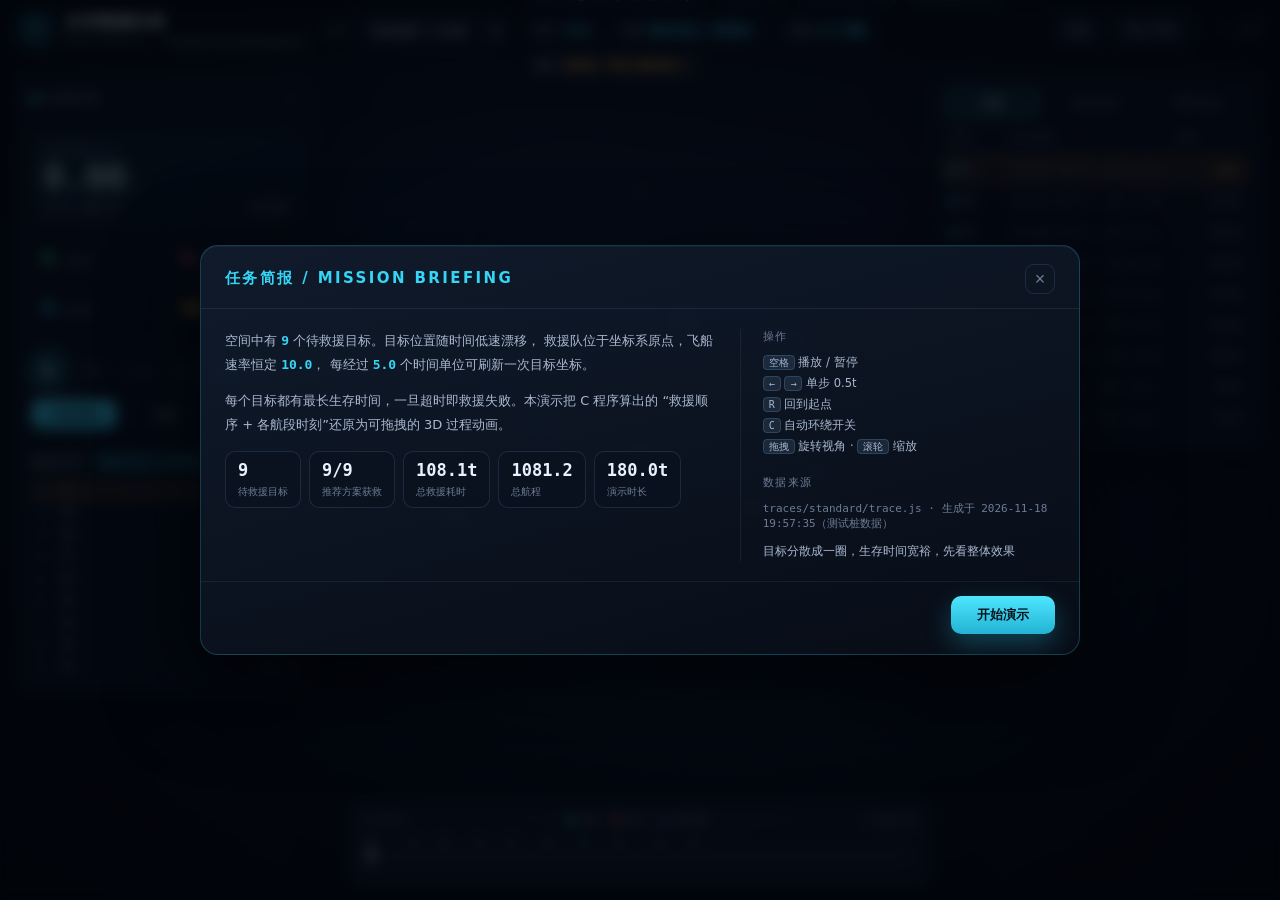
==== web/index.html @ 58c05dac "太空救援问题：C 求解 + 3D 可视化公开演示站（测试数据先行） - A/B/C/D 四模块 + CMake/CLion 工程 - 视觉模块：控制台仪表盘 / ASCII 俯视图 / trace 导" ====
<!DOCTYPE html>
<html lang="zh-CN">
<head>
<meta charset="UTF-8" />
<meta name="viewport" content="width=device-width, initial-scale=1.0" />
<title>太空救援任务 · 三维漂移目标的最优救援序列可视化</title>
<meta name="description" content="用 C 语言求解三维漂移目标的最优救援顺序，并把结果还原成可拖拽时间轴的 3D 救援过程动画：四种算法对比、生存时间约束、牺牲目标与坐标刷新一览无余。" />
<meta name="theme-color" content="#05070d" />
<meta property="og:type" content="website" />
<meta property="og:title" content="太空救援任务 · 最优救援序列可视化" />
<meta property="og:description" content="C 语言算最优救援顺序，浏览器 3D 演示救援全程：四种算法对比、可拖拽时间轴、生存环与牺牲状态。" />
<link rel="stylesheet" href="styles.css" />
</head>
<body>

<!-- ============================ 3D 场景 ============================ -->
<canvas id="stage"></canvas>
<div class="vignette"></div>
<div class="scanlines"></div>

<!-- ============================ 顶部标题栏 ============================ -->
<header class="topbar">
  <div class="brand">
    <div class="brand-mark">
      <svg viewBox="0 0 24 24" width="18" height="18" aria-hidden="true">
        <path d="M12 2l2.6 6.4L21 11l-6.4 2.6L12 20l-2.6-6.4L3 11l6.4-2.6z"
              fill="none" stroke="currentColor" stroke-width="1.4" stroke-linejoin="round"/>
      </svg>
    </div>
    <div class="brand-text">
      <h1>太空救援任务</h1>
      <p>Space Rescue · 三维漂移目标的最优救援序列</p>
    </div>
  </div>

  <!-- 场景切换：由 boot.js 读取 traces/catalog.js 后填进来；只有一份数据时自动隐藏 -->
  <div class="scene-picker">
    <label for="sceneSelect">场景</label>
    <select id="sceneSelect" title="切换场景（也可以直接用网址 ?trace=xxx 分享给同学）">
      <option>加载中…</option>
    </select>
  </div>

  <div class="meta-chips" id="metaChips"></div>

  <div class="top-actions">
    <button class="ghost-btn" id="btnBriefing" title="任务简报">简报</button>
    <button class="ghost-btn" id="btnShot" title="导出当前画面 PNG">导出 PNG</button>
    <span class="fps" id="fps">-- FPS</span>
  </div>
</header>

<!-- ============================ 左侧：任务仪表 ============================ -->
<aside class="panel panel-left" id="leftPanel">
  <div class="panel-head">
    <span class="dot dot-cyan"></span>任务仪表
    <button class="collapse" data-target="leftPanel" title="折叠">–</button>
  </div>

  <div class="clock">
    <div class="clock-label">任务时钟 T+</div>
    <div class="clock-value"><span id="clock">0.00</span><em>t</em></div>
    <div class="clock-sub">
      <span>总时长 <b id="totalTime">--</b></span>
      <span>进度 <b id="progressPct">0%</b></span>
    </div>
  </div>

  <div class="stat-grid">
    <div class="stat stat-ok">
      <b id="statSaved">0</b><span>已获救</span>
    </div>
    <div class="stat stat-danger">
      <b id="statDead">0</b><span>已牺牲</span>
    </div>
    <div class="stat stat-info">
      <b id="statPending">0</b><span>待救援</span>
    </div>
    <div class="stat stat-warn">
      <b id="statMinLife">--</b><span>最小生存余量</span>
    </div>
  </div>

  <div class="ctrl-row">
    <button class="play-btn" id="btnPlay" title="播放 / 暂停（空格）">
      <svg viewBox="0 0 24 24" width="20" height="20"><path id="playIcon" d="M8 5v14l11-7z" fill="currentColor"/></svg>
    </button>
    <button class="ghost-btn" id="btnReset" title="回到起点（R）">↺</button>
    <div class="speed-group" id="speedGroup">
      <button data-speed="0.25">0.25×</button>
      <button data-speed="0.5">0.5×</button>
      <button data-speed="1" class="active">1×</button>
      <button data-speed="2">2×</button>
      <button data-speed="4">4×</button>
    </div>
  </div>

  <div class="view-row">
    <button class="ghost-btn" id="btnOrbit" title="自动环绕（C）">自动环绕</button>
    <button class="ghost-btn" id="btnTop" title="俯视视角">俯视</button>
    <button class="ghost-btn" id="btnChain" title="显示全部方案的航线">方案航线</button>
  </div>

  <div class="panel-block">
    <div class="block-title">救援序列 <span id="seqAlgo" class="tag"></span></div>
    <ol class="seq-list" id="seqList"></ol>
  </div>
</aside>

<!-- ============================ 右侧：目标 / 算法 / 日志 ============================ -->
<aside class="panel panel-right" id="rightPanel">
  <div class="tabs" id="tabs">
    <button data-tab="targets" class="active">目标</button>
    <button data-tab="algos">算法对比</button>
    <button data-tab="log">事件日志</button>
  </div>

  <section class="tab-body" data-body="targets">
    <div class="table-head">
      <span>目标</span><span>生存余量</span><span>状态</span>
    </div>
    <ul class="target-list" id="targetList"></ul>
  </section>

  <section class="tab-body hidden" data-body="algos">
    <p class="hint">点击任一策略可切换演示航线；★ 为系统推荐方案。</p>
    <ul class="algo-list" id="algoList"></ul>
    <div class="algo-legend">
      <div><i class="sw sw-len"></i>总航程</div>
      <div><i class="sw sw-node"></i>搜索节点（复杂度）</div>
      <div><i class="sw sw-time"></i>计算耗时</div>
    </div>
  </section>

  <section class="tab-body hidden" data-body="log">
    <div class="log-tools">
      <label><input type="checkbox" id="logFilterAll" checked /> 含坐标刷新</label>
      <span class="hint">点击条目可跳转</span>
    </div>
    <ul class="log-list" id="logList"></ul>
  </section>
</aside>

<!-- ============================ 底部时间轴 ============================ -->
<footer class="timeline" id="timeline">
  <div class="tl-labels">
    <span id="tlNow">T+0.00</span>
    <span class="tl-legend">
      <i class="lg lg-saved"></i>获救
      <i class="lg lg-dead"></i>牺牲
      <i class="lg lg-refresh"></i>坐标刷新
    </span>
    <span id="tlEnd">T+0.00</span>
  </div>
  <canvas id="tlCanvas"></canvas>
</footer>

<!-- ============================ 任务简报遮罩 ============================ -->
<div class="overlay" id="overlay">
  <div class="briefing">
    <header>
      <h2>任务简报 / MISSION BRIEFING</h2>
      <button class="close" id="btnCloseBriefing">×</button>
    </header>
    <div class="briefing-grid">
      <div class="briefing-main">
        <p class="lead">
          空间中有 <b id="bCount">N</b> 个待救援目标。目标位置随时间低速漂移，
          救援队位于坐标系原点，飞船速率恒定 <b id="bSpeed">10.0</b>，
          每经过 <b id="bInterval">5.0</b> 个时间单位可刷新一次目标坐标。
        </p>
        <p class="lead">
          每个目标都有最长生存时间，一旦超时即救援失败。本演示把 C 程序算出的
          “救援顺序 + 各航段时刻”还原为可拖拽的 3D 过程动画。
        </p>
        <div class="briefing-stats" id="briefingStats"></div>
      </div>
      <aside class="briefing-side">
        <h3>操作</h3>
        <ul class="keys">
          <li><kbd>空格</kbd> 播放 / 暂停</li>
          <li><kbd>←</kbd> <kbd>→</kbd> 单步 0.5t</li>
          <li><kbd>R</kbd> 回到起点</li>
          <li><kbd>C</kbd> 自动环绕开关</li>
          <li><kbd>拖拽</kbd> 旋转视角 · <kbd>滚轮</kbd> 缩放</li>
        </ul>
        <h3>数据来源</h3>
        <p class="mono" id="bSource">web/trace.js</p>
        <p class="scene-desc" id="bSceneDesc"></p>
      </aside>
    </div>
    <footer>
      <button class="primary" id="btnStart">开始演示</button>
    </footer>
  </div>
</div>

<div class="toast" id="toast"></div>

<!-- 数据与渲染的加载顺序：
     1) traces/catalog.js —— 场景清单（由 space_rescue.exe --trace-all 生成）
     2) boot.js           —— 按 ?trace=<key> 载入对应场景数据，再加载 app.js
     没有 catalog.js 时，boot.js 会退回到同目录的 trace.js（兼容旧部署）。 -->
<script src="traces/catalog.js"></script>
<script src="boot.js"></script>
</body>
</html>
---- web/styles.css ----
/*============================================================================
 *  styles.css  —  太空救援任务 3D 可视化界面样式
 *  设计语言：深空暗底 + 玻璃拟态面板 + 青/琥珀/翠 三色语义色
 *  语义色：青 = 待救援/正常，琥珀 = 紧张/在途，翠 = 获救，红 = 牺牲
 *=========================================================================*/

:root {
  --bg-0: #05070d;
  --bg-1: #080c15;
  --ink-0: #e8f1ff;
  --ink-1: #a9b8cf;
  --ink-2: #6c7c95;
  --cyan:  #35d6f5;
  --amber: #ffb245;
  --green: #37e0a0;
  --red:   #ff5c72;
  --violet:#9b8cff;
  --line:  rgba(120, 170, 220, 0.16);
  --glass: rgba(12, 20, 33, 0.72);
  --glass-2: rgba(16, 26, 42, 0.86);
  --shadow: 0 18px 50px rgba(0, 0, 0, 0.55);
  --radius: 14px;
  --mono: "JetBrains Mono", "Cascadia Mono", ui-monospace, "SF Mono", Consolas, monospace;
  --sans: "HarmonyOS Sans SC", "Microsoft YaHei UI", "PingFang SC", system-ui, -apple-system, "Segoe UI", sans-serif;
}

* { box-sizing: border-box; }

html, body {
  margin: 0;
  padding: 0;
  height: 100%;
  overflow: hidden;
  background: radial-gradient(120% 90% at 50% -10%, #0b1524 0%, var(--bg-0) 55%, #02040a 100%);
  color: var(--ink-0);
  font-family: var(--sans);
  -webkit-font-smoothing: antialiased;
}

#stage {
  position: fixed;
  inset: 0;
  width: 100%;
  height: 100%;
  display: block;
  cursor: grab;
}
#stage:active { cursor: grabbing; }

.vignette {
  position: fixed;
  inset: 0;
  pointer-events: none;
  background: radial-gradient(75% 65% at 50% 45%, transparent 40%, rgba(0, 0, 0, 0.62) 100%);
  z-index: 1;
}
.scanlines {
  position: fixed;
  inset: 0;
  pointer-events: none;
  z-index: 1;
  opacity: 0.35;
  background-image: repeating-linear-gradient(
    0deg, rgba(120, 200, 255, 0.045) 0 1px, transparent 1px 3px);
  mix-blend-mode: screen;
}

/* ============================ 顶部栏 ============================ */
.topbar {
  position: fixed;
  top: 0; left: 0; right: 0;
  height: 62px;
  display: flex;
  align-items: center;
  gap: 18px;
  padding: 0 20px;
  z-index: 6;
  background: linear-gradient(180deg, rgba(4, 8, 15, 0.92), rgba(4, 8, 15, 0.35) 70%, transparent);
  backdrop-filter: blur(3px);
  border-bottom: 1px solid rgba(120, 170, 220, 0.08);
}

.brand { display: flex; align-items: center; gap: 11px; }
.brand-mark {
  width: 34px; height: 34px;
  display: grid; place-items: center;
  border-radius: 10px;
  color: var(--cyan);
  background: radial-gradient(circle at 30% 25%, rgba(53, 214, 245, 0.28), rgba(53, 214, 245, 0.06));
  border: 1px solid rgba(53, 214, 245, 0.32);
  box-shadow: 0 0 18px rgba(53, 214, 245, 0.22);
}
.brand-text h1 {
  margin: 0;
  font-size: 16px;
  letter-spacing: 0.06em;
  font-weight: 650;
}
.brand-text p {
  margin: 2px 0 0;
  font-size: 11px;
  color: var(--ink-2);
  letter-spacing: 0.04em;
}

.meta-chips { display: flex; gap: 8px; flex-wrap: wrap; flex: 1; }

/* 场景切换（公开演示站）：下拉框跟着整体暗色风格走 */
.scene-picker {
  display: flex;
  align-items: center;
  gap: 7px;
  flex-shrink: 0;
}
.scene-picker label {
  font-size: 11px;
  letter-spacing: 0.12em;
  color: var(--ink-2);
}
.scene-picker select {
  font-family: var(--sans);
  font-size: 12px;
  padding: 7px 10px;
  border-radius: 9px;
  color: var(--ink-0);
  background: rgba(14, 24, 38, 0.85);
  border: 1px solid var(--line);
  cursor: pointer;
  outline: none;
  max-width: 210px;
}
.scene-picker select:hover { border-color: rgba(53, 214, 245, 0.5); }
.scene-picker select:focus { border-color: rgba(53, 214, 245, 0.75); }
.scene-picker option { background: #0a1424; color: var(--ink-0); }
.chip {
  font-family: var(--mono);
  font-size: 11px;
  padding: 5px 10px;
  border-radius: 999px;
  border: 1px solid var(--line);
  background: rgba(12, 22, 36, 0.7);
  color: var(--ink-1);
  white-space: nowrap;
}
.chip b { color: var(--cyan); font-weight: 600; }
.chip.warn b { color: var(--amber); }

.top-actions { display: flex; align-items: center; gap: 8px; }
.fps {
  font-family: var(--mono);
  font-size: 11px;
  color: var(--ink-2);
  min-width: 62px;
  text-align: right;
}

.ghost-btn {
  font-family: var(--sans);
  font-size: 12px;
  padding: 7px 12px;
  border-radius: 9px;
  color: var(--ink-1);
  background: rgba(14, 24, 38, 0.72);
  border: 1px solid var(--line);
  cursor: pointer;
  transition: 0.16s ease;
}
.ghost-btn:hover { color: var(--ink-0); border-color: rgba(53, 214, 245, 0.5); background: rgba(20, 36, 56, 0.9); }
.ghost-btn.active { color: #04121a; background: linear-gradient(180deg, #45e2ff, #24b6d6); border-color: transparent; font-weight: 600; }

/* ============================ 面板 ============================ */
.panel {
  position: fixed;
  z-index: 5;
  width: 300px;
  max-height: calc(100vh - 62px - 92px);
  overflow: auto;
  padding: 12px 14px 14px;
  border-radius: var(--radius);
  background: var(--glass);
  border: 1px solid var(--line);
  box-shadow: var(--shadow);
  backdrop-filter: blur(14px) saturate(1.1);
  scrollbar-width: thin;
  scrollbar-color: rgba(120, 170, 220, 0.35) transparent;
}
.panel::-webkit-scrollbar { width: 6px; }
.panel::-webkit-scrollbar-thumb { background: rgba(120, 170, 220, 0.3); border-radius: 3px; }

.panel-left { left: 16px; top: 74px; }
.panel-right { right: 16px; top: 74px; width: 336px; }

.panel-head {
  display: flex;
  align-items: center;
  gap: 8px;
  font-size: 12px;
  letter-spacing: 0.14em;
  color: var(--ink-1);
  padding-bottom: 10px;
  border-bottom: 1px solid rgba(120, 170, 220, 0.12);
  margin-bottom: 12px;
}
.panel-head .collapse {
  margin-left: auto;
  width: 22px; height: 22px;
  border-radius: 6px;
  border: 1px solid var(--line);
  background: transparent;
  color: var(--ink-2);
  cursor: pointer;
  line-height: 1;
}
.dot { width: 7px; height: 7px; border-radius: 50%; display: inline-block; }
.dot-cyan { background: var(--cyan); box-shadow: 0 0 10px var(--cyan); }

/* ---------- 时钟 ---------- */
.clock {
  border: 1px solid rgba(53, 214, 245, 0.16);
  background: linear-gradient(160deg, rgba(53, 214, 245, 0.08), rgba(53, 214, 245, 0.01));
  border-radius: 12px;
  padding: 10px 12px 11px;
}
.clock-label { font-size: 11px; color: var(--ink-2); letter-spacing: 0.16em; }
.clock-value {
  font-family: var(--mono);
  font-size: 34px;
  line-height: 1.15;
  color: #eafcff;
  text-shadow: 0 0 24px rgba(53, 214, 245, 0.45);
  display: flex; align-items: baseline; gap: 6px;
}
.clock-value em { font-size: 13px; font-style: normal; color: var(--ink-2); }
.clock-sub {
  display: flex; justify-content: space-between;
  font-size: 11px; color: var(--ink-2);
  margin-top: 3px;
}
.clock-sub b { color: var(--ink-1); font-family: var(--mono); font-weight: 500; }

/* ---------- 统计格 ---------- */
.stat-grid {
  display: grid;
  grid-template-columns: 1fr 1fr;
  gap: 8px;
  margin: 10px 0;
}
.stat {
  border-radius: 10px;
  padding: 8px 10px;
  border: 1px solid var(--line);
  background: rgba(10, 18, 30, 0.66);
  display: flex; align-items: baseline; gap: 6px;
}
.stat b { font-family: var(--mono); font-size: 20px; font-weight: 600; }
.stat span { font-size: 10.5px; color: var(--ink-2); }
.stat-ok b { color: var(--green); }
.stat-danger b { color: var(--red); }
.stat-info b { color: var(--cyan); }
.stat-warn b { color: var(--amber); }

/* ---------- 控制 ---------- */
.ctrl-row { display: flex; align-items: center; gap: 8px; margin-bottom: 8px; }
.play-btn {
  width: 40px; height: 40px;
  display: grid; place-items: center;
  border-radius: 50%;
  border: 1px solid rgba(53, 214, 245, 0.5);
  background: radial-gradient(circle at 35% 30%, rgba(53, 214, 245, 0.35), rgba(53, 214, 245, 0.08));
  color: #dffaff;
  cursor: pointer;
  box-shadow: 0 0 22px rgba(53, 214, 245, 0.25);
  transition: 0.16s;
}
.play-btn:hover { box-shadow: 0 0 30px rgba(53, 214, 245, 0.5); }

.speed-group { display: flex; gap: 2px; margin-left: auto; }
.speed-group button {
  font-family: var(--mono);
  font-size: 10.5px;
  padding: 6px 7px;
  border-radius: 7px;
  border: 1px solid var(--line);
  background: transparent;
  color: var(--ink-2);
  cursor: pointer;
}
.speed-group button:hover { color: var(--ink-0); }
.speed-group button.active { color: #04121a; background: var(--cyan); border-color: transparent; font-weight: 700; }

.view-row { display: flex; gap: 6px; margin-bottom: 12px; }
.view-row .ghost-btn { flex: 1; padding: 6px 4px; font-size: 11px; }

/* ---------- 序列 ---------- */
.panel-block { border-top: 1px solid rgba(120, 170, 220, 0.12); padding-top: 10px; }
.block-title {
  font-size: 11.5px; letter-spacing: 0.12em; color: var(--ink-1);
  display: flex; align-items: center; gap: 8px; margin-bottom: 8px;
}
.tag {
  font-size: 10px; padding: 2px 7px; border-radius: 999px;
  background: rgba(53, 214, 245, 0.14); color: var(--cyan);
  border: 1px solid rgba(53, 214, 245, 0.28);
}
.seq-list { list-style: none; margin: 0; padding: 0; }
.seq-list li {
  display: flex; align-items: center; gap: 7px;
  font-size: 11.5px; padding: 4px 6px; border-radius: 7px;
  color: var(--ink-2);
  transition: 0.15s;
}
.seq-list li .n {
  font-family: var(--mono); font-size: 10px; width: 16px;
  color: var(--ink-2);
}
.seq-list li .id { font-family: var(--mono); color: var(--ink-1); }
.seq-list li .t { margin-left: auto; font-family: var(--mono); font-size: 10.5px; }
.seq-list li.done { color: var(--green); background: rgba(55, 224, 160, 0.08); }
.seq-list li.done .id { color: var(--green); }
.seq-list li.current { background: rgba(255, 178, 69, 0.12); color: var(--amber); }
.seq-list li.current .id { color: var(--amber); }
.seq-list li.dead-row { opacity: 0.55; }
.seq-list li.dead-row .id { color: var(--red); text-decoration: line-through; }

/* ============================ 右侧 tabs ============================ */
.tabs { display: flex; gap: 4px; margin-bottom: 10px; }
.tabs button {
  flex: 1;
  font-family: var(--sans);
  font-size: 12px;
  padding: 7px 0;
  border-radius: 9px;
  border: 1px solid transparent;
  background: rgba(10, 18, 30, 0.6);
  color: var(--ink-2);
  cursor: pointer;
}
.tabs button.active {
  color: var(--ink-0);
  background: rgba(53, 214, 245, 0.13);
  border-color: rgba(53, 214, 245, 0.3);
}
.tab-body.hidden { display: none; }
.hint { font-size: 10.5px; color: var(--ink-2); margin: 0 0 8px; line-height: 1.6; }

.table-head {
  display: grid;
  grid-template-columns: 52px 1fr 66px;
  gap: 8px;
  font-size: 10px;
  letter-spacing: 0.1em;
  color: var(--ink-2);
  padding: 0 6px 6px;
  border-bottom: 1px solid rgba(120, 170, 220, 0.1);
  margin-bottom: 4px;
}

.target-list { list-style: none; margin: 0; padding: 0; }
.target-list li {
  display: grid;
  grid-template-columns: 52px 1fr 66px;
  align-items: center;
  gap: 8px;
  padding: 7px 6px;
  border-radius: 9px;
  border: 1px solid transparent;
  transition: 0.15s;
}
.target-list li:hover { background: rgba(53, 214, 245, 0.06); }
.target-list li .tid {
  font-family: var(--mono); font-size: 11.5px; color: var(--ink-1);
  display: flex; align-items: center; gap: 5px;
}
.target-list li .tid i {
  width: 6px; height: 6px; border-radius: 50%; background: var(--cyan);
  box-shadow: 0 0 8px var(--cyan);
}
.target-list li .life { position: relative; }
.target-list li .life .bar {
  height: 5px; border-radius: 3px; background: rgba(120, 170, 220, 0.14); overflow: hidden;
}
.target-list li .life .bar > i {
  display: block; height: 100%; width: 100%;
  background: linear-gradient(90deg, var(--cyan), #7ef0ff);
  transition: width 0.12s linear, background 0.2s;
}
.target-list li .life .num {
  font-family: var(--mono); font-size: 9.5px; color: var(--ink-2); margin-top: 2px; display: block;
}
.target-list li .st {
  font-size: 10px; text-align: right; color: var(--ink-2);
}
.target-list li.saved .st { color: var(--green); }
.target-list li.saved .life .bar > i { background: linear-gradient(90deg, #1f7a58, var(--green)); }
.target-list li.dead .st { color: var(--red); }
.target-list li.dead .life .bar > i { background: linear-gradient(90deg, #6d2030, var(--red)); }
.target-list li.current { background: rgba(255, 178, 69, 0.1); border-color: rgba(255, 178, 69, 0.3); }
.target-list li.current .st { color: var(--amber); }
.target-list li.tight .life .bar > i { background: linear-gradient(90deg, var(--amber), var(--red)); }

/* ---------- 算法对比 ---------- */
.algo-list { list-style: none; margin: 0; padding: 0; display: flex; flex-direction: column; gap: 8px; }
.algo-list li {
  border: 1px solid var(--line);
  border-radius: 11px;
  padding: 9px 11px;
  background: rgba(10, 18, 30, 0.62);
  cursor: pointer;
  transition: 0.16s;
}
.algo-list li:hover { border-color: rgba(53, 214, 245, 0.42); background: rgba(16, 30, 48, 0.8); }
.algo-list li.sel {
  border-color: rgba(53, 214, 245, 0.62);
  background: linear-gradient(160deg, rgba(53, 214, 245, 0.15), rgba(10, 18, 30, 0.7));
  box-shadow: 0 0 22px rgba(53, 214, 245, 0.16);
}
.algo-head {
  display: flex; align-items: center; gap: 7px;
  font-size: 12px; color: var(--ink-0); margin-bottom: 6px;
}
.algo-head .star { color: var(--amber); }
.algo-head .badge {
  margin-left: auto;
  font-family: var(--mono); font-size: 9.5px;
  padding: 2px 6px; border-radius: 999px;
  background: rgba(55, 224, 160, 0.16); color: var(--green);
}
.algo-head .badge.bad { background: rgba(255, 92, 114, 0.16); color: var(--red); }
.algo-metrics { display: grid; grid-template-columns: repeat(2, 1fr); gap: 3px 10px; }
.algo-metrics div {
  display: flex; justify-content: space-between;
  font-family: var(--mono); font-size: 10px; color: var(--ink-2);
}
.algo-metrics div b { color: var(--ink-1); font-weight: 500; }
.algo-bars { margin-top: 6px; display: flex; flex-direction: column; gap: 3px; }
.algo-bars .row { height: 3px; border-radius: 2px; background: rgba(120, 170, 220, 0.12); overflow: hidden; }
.algo-bars .row > i { display: block; height: 100%; border-radius: 2px; }
.algo-bars .row > i.len { background: linear-gradient(90deg, #2b7fa8, var(--cyan)); }
.algo-bars .row > i.node { background: linear-gradient(90deg, #6b46c1, var(--violet)); }
.algo-bars .row > i.time { background: linear-gradient(90deg, #8a5a12, var(--amber)); }
.algo-legend {
  display: flex; gap: 10px; flex-wrap: wrap;
  margin-top: 10px; font-size: 10px; color: var(--ink-2);
}
.algo-legend .sw { display: inline-block; width: 8px; height: 8px; border-radius: 2px; margin-right: 4px; }
.sw-len { background: var(--cyan); }
.sw-node { background: var(--violet); }
.sw-time { background: var(--amber); }

/* ---------- 日志 ---------- */
.log-tools {
  display: flex; align-items: center; justify-content: space-between;
  font-size: 10.5px; color: var(--ink-2); margin-bottom: 8px;
}
.log-tools label { display: flex; align-items: center; gap: 5px; cursor: pointer; }
.log-tools input { accent-color: var(--cyan); }
.log-list {
  list-style: none; margin: 0; padding: 0;
  max-height: calc(100vh - 300px);
  overflow: auto;
  font-size: 11px;
}
.log-list li {
  display: flex; gap: 8px;
  padding: 5px 6px;
  border-left: 2px solid transparent;
  color: var(--ink-2);
  cursor: pointer;
  border-radius: 0 6px 6px 0;
}
.log-list li:hover { background: rgba(53, 214, 245, 0.07); }
.log-list li .tt { font-family: var(--mono); font-size: 10px; color: var(--ink-2); min-width: 46px; }
.log-list li.saved { border-left-color: var(--green); color: var(--ink-1); }
.log-list li.dead { border-left-color: var(--red); color: var(--ink-1); }
.log-list li.launch, .log-list li.finish { border-left-color: var(--cyan); color: var(--ink-1); }
.log-list li.refresh { border-left-color: rgba(120, 170, 220, 0.3); opacity: 0.75; }
.log-list li.near { background: rgba(255, 178, 69, 0.1); }

/* ============================ 底部时间轴 ============================ */
.timeline {
  position: fixed;
  left: 50%;
  transform: translateX(-50%);
  bottom: 14px;
  width: min(760px, calc(100vw - 700px));
  min-width: 300px;
  z-index: 5;
  padding: 8px 14px 10px;
  border-radius: 13px;
  background: var(--glass-2);
  border: 1px solid var(--line);
  box-shadow: var(--shadow);
  backdrop-filter: blur(14px);
}
.tl-labels {
  display: flex; align-items: center; justify-content: space-between;
  font-family: var(--mono); font-size: 10px; color: var(--ink-2);
  margin-bottom: 4px;
}
.tl-legend { display: flex; align-items: center; gap: 5px; font-family: var(--sans); }
.tl-legend .lg { width: 7px; height: 7px; border-radius: 2px; display: inline-block; margin-left: 8px; }
.lg-saved { background: var(--green); }
.lg-dead { background: var(--red); }
.lg-refresh { background: rgba(120, 170, 220, 0.55); }
#tlCanvas { width: 100%; height: 44px; display: block; cursor: pointer; }

/* ============================ 任务简报遮罩 ============================ */
.overlay {
  position: fixed; inset: 0; z-index: 20;
  display: grid; place-items: center;
  background: rgba(2, 5, 11, 0.74);
  backdrop-filter: blur(7px);
  transition: opacity 0.28s ease;
}
.overlay.hidden { opacity: 0; pointer-events: none; }
.briefing {
  width: min(880px, calc(100vw - 48px));
  border-radius: 18px;
  background: linear-gradient(165deg, rgba(16, 27, 44, 0.97), rgba(8, 13, 23, 0.98));
  border: 1px solid rgba(53, 214, 245, 0.22);
  box-shadow: 0 30px 90px rgba(0, 0, 0, 0.7), inset 0 1px 0 rgba(255, 255, 255, 0.04);
  overflow: hidden;
}
.briefing header {
  display: flex; align-items: center;
  padding: 18px 24px 14px;
  border-bottom: 1px solid rgba(120, 170, 220, 0.12);
}
.briefing header h2 {
  margin: 0; font-size: 15px; letter-spacing: 0.16em; color: var(--cyan); font-weight: 600;
}
.briefing .close {
  margin-left: auto;
  width: 30px; height: 30px; border-radius: 9px;
  border: 1px solid var(--line); background: transparent;
  color: var(--ink-2); font-size: 18px; line-height: 1; cursor: pointer;
}
.briefing-grid {
  display: grid; grid-template-columns: 1.55fr 1fr; gap: 26px;
  padding: 20px 24px;
}
.lead { font-size: 13px; line-height: 1.85; color: var(--ink-1); margin: 0 0 12px; }
.lead b { color: var(--cyan); font-family: var(--mono); }
.briefing-stats { display: flex; flex-wrap: wrap; gap: 8px; margin-top: 14px; }
.briefing-stats .bs {
  border: 1px solid var(--line); border-radius: 10px;
  padding: 8px 12px; background: rgba(10, 18, 30, 0.7);
}
.briefing-stats .bs b {
  display: block; font-family: var(--mono); font-size: 17px; color: var(--ink-0);
}
.briefing-stats .bs span { font-size: 10px; color: var(--ink-2); }
.briefing-side {
  border-left: 1px solid rgba(120, 170, 220, 0.1);
  padding-left: 22px;
}
.briefing-side h3 {
  margin: 0 0 8px; font-size: 11px; letter-spacing: 0.14em; color: var(--ink-2); font-weight: 500;
}
.briefing-side h3:not(:first-child) { margin-top: 18px; }
.keys { list-style: none; margin: 0; padding: 0; font-size: 11.5px; color: var(--ink-1); }
.keys li { padding: 3px 0; }
kbd {
  font-family: var(--mono); font-size: 10px;
  padding: 1px 5px; border-radius: 4px;
  background: rgba(120, 170, 220, 0.14);
  border: 1px solid rgba(120, 170, 220, 0.22);
}
.mono { font-family: var(--mono); font-size: 11px; color: var(--ink-2); word-break: break-all; }
.scene-desc {
  font-size: 11.5px;
  line-height: 1.7;
  color: var(--ink-1);
  margin: 8px 0 0;
}
.scene-desc:empty { display: none; }
.briefing footer {
  padding: 14px 24px 20px;
  border-top: 1px solid rgba(120, 170, 220, 0.1);
  display: flex; justify-content: flex-end; gap: 10px;
}
.primary {
  font-family: var(--sans); font-size: 13px; font-weight: 600;
  padding: 10px 26px; border-radius: 10px; border: none; cursor: pointer;
  color: #04121a;
  background: linear-gradient(180deg, #4ee6ff, #23b3d4);
  box-shadow: 0 10px 26px rgba(35, 179, 212, 0.32);
}
.primary:hover { filter: brightness(1.08); }

.toast {
  position: fixed; bottom: 92px; left: 50%; transform: translate(-50%, 14px);
  padding: 9px 18px; border-radius: 10px;
  background: rgba(10, 20, 34, 0.95);
  border: 1px solid rgba(53, 214, 245, 0.35);
  color: var(--ink-0); font-size: 12px;
  opacity: 0; pointer-events: none; transition: 0.22s ease; z-index: 30;
}
.toast.show { opacity: 1; transform: translate(-50%, 0); }

/* ============================ 响应式 ============================ */
@media (max-width: 1180px) {
  .timeline { width: calc(100vw - 40px); }
  .panel-left { left: 12px; }
  .panel-right { right: 12px; }
}
@media (max-width: 900px) {
  .panel { width: 240px; }
  .panel-right { width: 268px; }
  .briefing-grid { grid-template-columns: 1fr; }
  .briefing-side { border-left: none; padding-left: 0; border-top: 1px solid rgba(120,170,220,.1); padding-top: 16px; }
  .meta-chips { display: none; }
}
@media (max-width: 720px) {
  .panel { display: none; }
  .timeline { width: calc(100vw - 24px); }
}

/* 打印 / 导出 PDF：隐去交互控件，保留信息面板 */
@media print {
  #stage, .scanlines, .vignette { display: none; }
  body { background: #fff; color: #111; }
  .panel, .timeline, .topbar { position: static; width: auto; box-shadow: none; background: #fff; color: #111; }
  .overlay { display: none; }
}
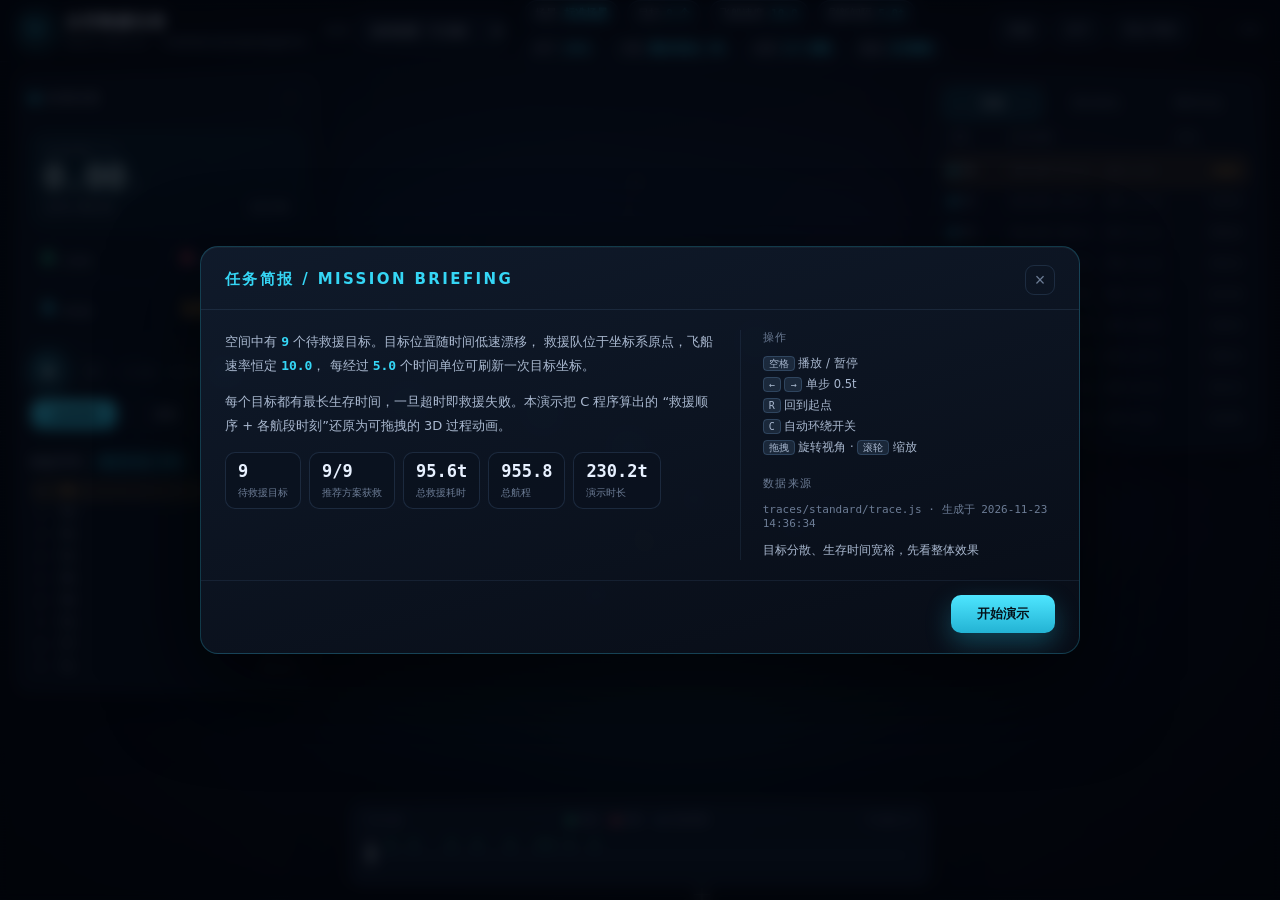
==== commit 9c0f3157: "网页新增「关于」按钮：项目介绍面板（含算法说明、技术信息、仓库链接） - 顶栏加「关于」按钮，点开是项目介绍弹层，Esc 或点遮罩可关闭 - 支持 ?about=1 深链接直接展示介绍页，方便当项目入" ====
--- a/web/index.html
+++ b/web/index.html
@@ -45,6 +45,7 @@
 
   <div class="top-actions">
     <button class="ghost-btn" id="btnBriefing" title="任务简报">简报</button>
+    <button class="ghost-btn" id="btnAbout" title="这个项目是做什么的">关于</button>
     <button class="ghost-btn" id="btnShot" title="导出当前画面 PNG">导出 PNG</button>
     <span class="fps" id="fps">-- FPS</span>
   </div>
@@ -197,6 +198,81 @@
 
 <div class="toast" id="toast"></div>
 
+<!-- ============================ 项目介绍遮罩 ============================ -->
+<div class="overlay hidden" id="aboutOverlay">
+  <div class="about-panel" role="dialog" aria-modal="true" aria-labelledby="aboutTitle">
+    <header>
+      <h2 id="aboutTitle">关于这个项目</h2>
+      <button class="close" id="btnCloseAbout" title="关闭（Esc）">×</button>
+    </header>
+
+    <div class="about-body">
+      <p class="lead">
+        这是《软件设计思想与方法》综合程序设计五的作业：<b>太空救援问题</b>。
+        空间里有若干个待救援目标，位置随时间低速漂移，每个目标有最长生存时间；
+        救援队从坐标原点出发，救完不用返回。要解决的是“先救谁、什么时候到”，
+        再把整个救援过程做成能看懂、能回放的演示。
+      </p>
+
+      <h3>页面上看到的数字是怎么来的</h3>
+      <p>
+        救援顺序和各段航程时刻由 C 程序算好，导出成一份 <code>trace.js</code>；
+        这个页面只负责渲染，不做任何求解。所以时间轴可以随便拖、倍速、切换方案，
+        画面永远是同一份数据的不同时刻。
+      </p>
+
+      <h3>四种救援方案</h3>
+      <ul class="about-list">
+        <li><b>最近邻贪心 NN</b>：每次挑离飞船最近的目标，快，但容易把紧迫的目标拖死。</li>
+        <li><b>生存时间优先 EDF</b>：先救生存余量最小的，更贴合题目约束，但航程往往更长。</li>
+        <li><b>2-opt 局部搜索</b>：在贪心解上反转航段做局部改进，质量和耗时的折中。</li>
+        <li><b>回溯搜索</b>：小规模时求最优，规模大了换成带剪枝的版本（节点有上限）。</li>
+      </ul>
+      <p>
+        右侧「算法对比」面板里能看到每种方案的获救数、总航程、搜索节点数和耗时，
+        点一下就会把演示航线换成那一套。
+      </p>
+
+      <h3>两个实现上的细节</h3>
+      <p>
+        飞行时间不是“距离 ÷ 速度”直接算的：目标是动的，飞过去这段时间它也在跑，
+        真正要解的是拦截方程 <code>|p0 + v·τ − ship| = SPEED·τ</code>，展开成一元二次方程取正根。
+        另外整个演示的数据量很小（9 个目标约 6 KB），因为页面不存逐帧坐标，
+        而是按“目标匀速漂移 + 飞船分段匀速”这两条规律自己把画面算出来。
+      </p>
+      <p>
+        渲染是手写的 Canvas 2D 三维投影，没有引 three.js 之类的库，整站断网也能跑。
+      </p>
+
+      <h3>技术信息</h3>
+      <div class="about-facts">
+        <div><span>语言 / 构建</span><b>C99 · CMake（CLion）</b></div>
+        <div><span>前端</span><b>HTML + CSS + 原生 JS，零依赖</b></div>
+        <div><span>数据来源</span><b id="aboutSource">C 程序导出</b></div>
+        <div><span>许可</span><b>MIT</b></div>
+      </div>
+
+      <h3>分工</h3>
+      <p>
+        数据模块 A、算法模块 B、可视化模块 C、主程序与测试 D，接口统一在
+        <code>space_rescue.h</code> 里。
+      </p>
+
+      <h3>相关链接</h3>
+      <p class="about-links">
+        <a href="https://github.com/NH123-ai/space-rescue" target="_blank" rel="noopener">GitHub 仓库（源码 / 文档 / 报告素材）</a>
+        <a href="https://github.com/NH123-ai/space-rescue/blob/main/docs/%E9%83%A8%E7%BD%B2%E4%B8%8A%E7%BA%BF.md" target="_blank" rel="noopener">部署说明</a>
+        <a href="https://github.com/NH123-ai/space-rescue/tree/main/docs/screenshots" target="_blank" rel="noopener">界面截图</a>
+      </p>
+    </div>
+
+    <footer>
+      <button class="ghost-btn" id="btnAboutRepo">打开仓库</button>
+      <button class="primary" id="btnCloseAbout2">继续演示</button>
+    </footer>
+  </div>
+</div>
+
 <!-- 数据与渲染的加载顺序：
      1) traces/catalog.js —— 场景清单（由 space_rescue.exe --trace-all 生成）
      2) boot.js           —— 按 ?trace=<key> 载入对应场景数据，再加载 app.js
--- a/web/styles.css
+++ b/web/styles.css
@@ -588,6 +588,103 @@
 }
 .primary:hover { filter: brightness(1.08); }
 
+/* ============================ 项目介绍面板 ============================ */
+.about-panel {
+  width: min(760px, calc(100vw - 48px));
+  max-height: min(86vh, 780px);
+  display: flex;
+  flex-direction: column;
+  border-radius: 18px;
+  background: linear-gradient(165deg, rgba(16, 27, 44, 0.97), rgba(8, 13, 23, 0.98));
+  border: 1px solid rgba(53, 214, 245, 0.22);
+  box-shadow: 0 30px 90px rgba(0, 0, 0, 0.7), inset 0 1px 0 rgba(255, 255, 255, 0.04);
+  overflow: hidden;
+}
+.about-panel header {
+  display: flex;
+  align-items: center;
+  padding: 16px 22px 13px;
+  border-bottom: 1px solid rgba(120, 170, 220, 0.12);
+  flex-shrink: 0;
+}
+.about-panel header h2 {
+  margin: 0;
+  font-size: 15px;
+  letter-spacing: 0.1em;
+  color: var(--cyan);
+  font-weight: 600;
+}
+.about-panel .close { margin-left: auto; }
+
+.about-body {
+  padding: 18px 22px 6px;
+  overflow-y: auto;
+  font-size: 12.5px;
+  line-height: 1.85;
+  color: var(--ink-1);
+  scrollbar-width: thin;
+  scrollbar-color: rgba(120, 170, 220, 0.35) transparent;
+}
+.about-body::-webkit-scrollbar { width: 6px; }
+.about-body::-webkit-scrollbar-thumb { background: rgba(120, 170, 220, 0.3); border-radius: 3px; }
+.about-body h3 {
+  margin: 18px 0 6px;
+  font-size: 12px;
+  letter-spacing: 0.1em;
+  color: var(--ink-0);
+  font-weight: 600;
+}
+.about-body h3:first-of-type { margin-top: 14px; }
+.about-body p { margin: 0 0 8px; }
+.about-body b { color: var(--ink-0); font-weight: 600; }
+.about-body code {
+  font-family: var(--mono);
+  font-size: 11.5px;
+  padding: 1px 5px;
+  border-radius: 4px;
+  background: rgba(120, 170, 220, 0.12);
+  color: #9be6ff;
+  word-break: break-all;
+}
+.about-list {
+  margin: 0 0 8px;
+  padding-left: 18px;
+}
+.about-list li { margin-bottom: 3px; }
+.about-facts {
+  display: grid;
+  grid-template-columns: repeat(2, minmax(0, 1fr));
+  gap: 6px 16px;
+  margin: 4px 0 8px;
+}
+.about-facts div {
+  display: flex;
+  justify-content: space-between;
+  gap: 10px;
+  padding: 6px 10px;
+  border-radius: 8px;
+  background: rgba(10, 18, 30, 0.7);
+  border: 1px solid var(--line);
+  font-size: 11.5px;
+}
+.about-facts span { color: var(--ink-2); }
+.about-facts b { font-weight: 500; }
+.about-links { display: flex; flex-direction: column; gap: 4px; }
+.about-links a {
+  color: var(--cyan);
+  text-decoration: none;
+  font-size: 12px;
+}
+.about-links a:hover { text-decoration: underline; }
+.about-panel footer {
+  padding: 13px 22px 17px;
+  border-top: 1px solid rgba(120, 170, 220, 0.1);
+  display: flex;
+  justify-content: flex-end;
+  gap: 10px;
+  flex-shrink: 0;
+}
+
 .toast {
   position: fixed; bottom: 92px; left: 50%; transform: translate(-50%, 14px);
   padding: 9px 18px; border-radius: 10px;
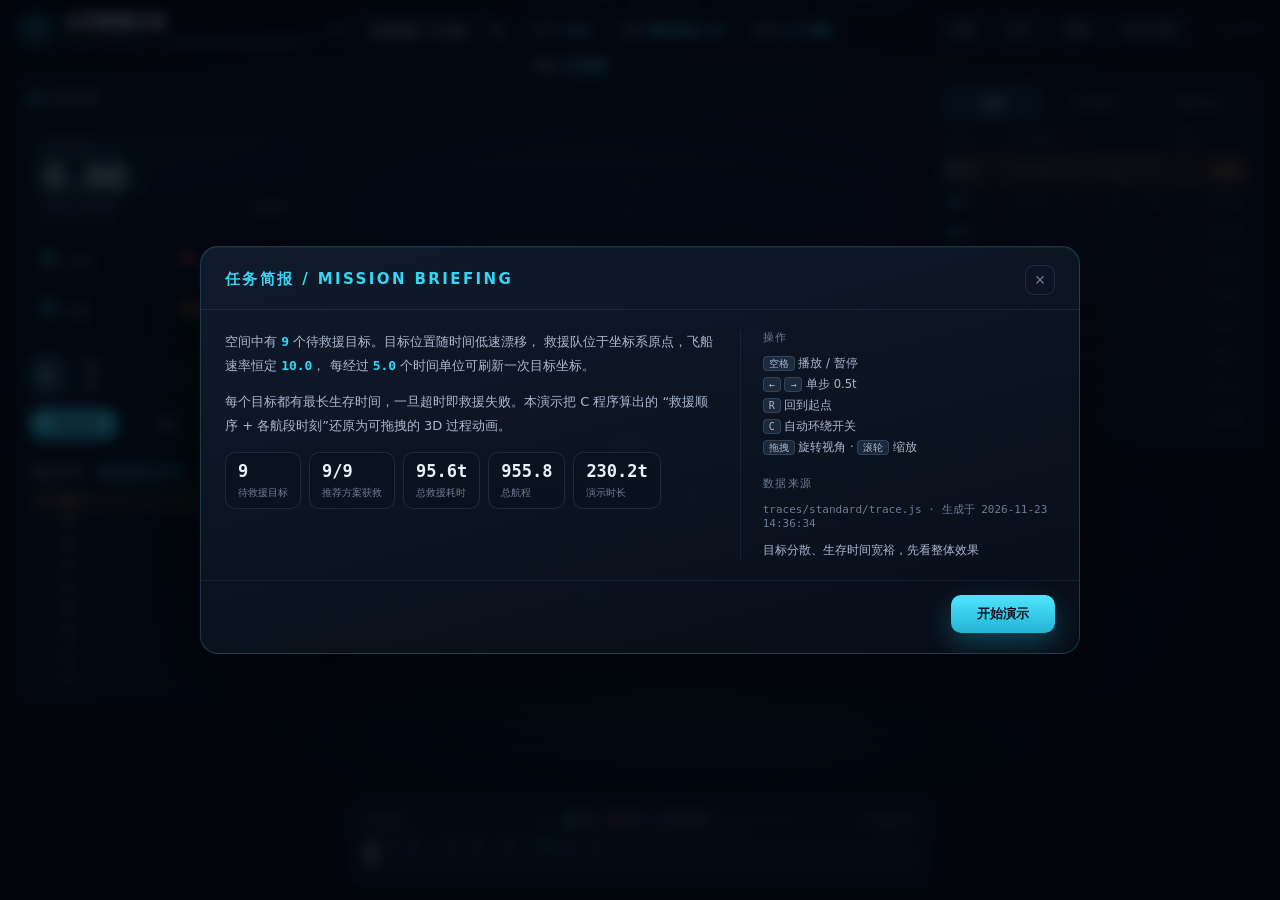
==== commit 353edffe: "网页加「重置」按钮：一键回到初始状态 - 顶栏新增「重置」按钮，左侧控制行的 ↺ 也改成文字「重置」，两处同一个 resetAll() - 重置内容：时间归零并暂停、速度回 1x、方案回到推荐方案、相" ====
--- a/web/index.html
+++ b/web/index.html
@@ -46,6 +46,7 @@
   <div class="top-actions">
     <button class="ghost-btn" id="btnBriefing" title="任务简报">简报</button>
     <button class="ghost-btn" id="btnAbout" title="这个项目是做什么的">关于</button>
+    <button class="ghost-btn" id="btnResetTop" title="重置：回到起点、恢复默认视角与推荐方案（R）">重置</button>
     <button class="ghost-btn" id="btnShot" title="导出当前画面 PNG">导出 PNG</button>
     <span class="fps" id="fps">-- FPS</span>
   </div>
@@ -86,7 +87,7 @@
     <button class="play-btn" id="btnPlay" title="播放 / 暂停（空格）">
       <svg viewBox="0 0 24 24" width="20" height="20"><path id="playIcon" d="M8 5v14l11-7z" fill="currentColor"/></svg>
     </button>
-    <button class="ghost-btn" id="btnReset" title="回到起点（R）">↺</button>
+    <button class="ghost-btn" id="btnReset" title="重置：回到起点、恢复默认视角与推荐方案（R）">重置</button>
     <div class="speed-group" id="speedGroup">
       <button data-speed="0.25">0.25×</button>
       <button data-speed="0.5">0.5×</button>
--- a/web/styles.css
+++ b/web/styles.css
@@ -529,11 +529,18 @@
 .briefing header h2 {
   margin: 0; font-size: 15px; letter-spacing: 0.16em; color: var(--cyan); font-weight: 600;
 }
-.briefing .close {
+.briefing .close,
+.about-panel .close {
   margin-left: auto;
   width: 30px; height: 30px; border-radius: 9px;
   border: 1px solid var(--line); background: transparent;
   color: var(--ink-2); font-size: 18px; line-height: 1; cursor: pointer;
+  flex-shrink: 0;
+}
+.briefing .close:hover,
+.about-panel .close:hover {
+  color: var(--ink-0);
+  border-color: rgba(53, 214, 245, 0.5);
 }
 .briefing-grid {
   display: grid; grid-template-columns: 1.55fr 1fr; gap: 26px;
@@ -614,7 +621,6 @@
   color: var(--cyan);
   font-weight: 600;
 }
-.about-panel .close { margin-left: auto; }
 
 .about-body {
   padding: 18px 22px 6px;
@@ -707,10 +713,42 @@
   .briefing-grid { grid-template-columns: 1fr; }
   .briefing-side { border-left: none; padding-left: 0; border-top: 1px solid rgba(120,170,220,.1); padding-top: 16px; }
   .meta-chips { display: none; }
+
+  /* 关于面板在窄屏下收紧一点，避免内容被挤成一条 */
+  .about-panel { max-height: 90vh; }
+  .about-body { padding: 16px 18px 4px; font-size: 12px; }
+  .about-facts { grid-template-columns: 1fr; }
+  .about-panel header { padding: 14px 18px 12px; }
+  .about-panel footer { padding: 12px 18px 15px; }
+  .about-panel footer .ghost-btn,
+  .about-panel footer .primary { flex: 1; }
 }
 @media (max-width: 720px) {
   .panel { display: none; }
   .timeline { width: calc(100vw - 24px); }
+  /* 顶栏按钮在手机上只留必要文字 */
+  .about-body { font-size: 11.5px; line-height: 1.8; }
+}
+
+/* 手机竖屏：顶栏空间不够，收紧按钮和场景选择框，避免按钮溢出到屏幕外 */
+@media (max-width: 560px) {
+  .topbar { gap: 8px; padding: 0 10px; height: 56px; }
+  .brand { gap: 8px; }
+  .brand-mark { width: 28px; height: 28px; border-radius: 8px; }
+  .brand-text h1 { font-size: 14px; }
+  .brand-text p { display: none; }
+  .scene-picker { gap: 4px; }
+  .scene-picker label { display: none; }
+  .scene-picker select { max-width: 124px; font-size: 11px; padding: 5px 6px; }
+  .top-actions { gap: 5px; }
+  .top-actions .ghost-btn { padding: 5px 7px; font-size: 11px; border-radius: 8px; }
+  .fps { display: none; }
+  .about-panel { width: calc(100vw - 16px); max-height: 92vh; }
+  .about-panel header { padding: 12px 14px 10px; }
+  .about-panel header h2 { font-size: 13.5px; }
+  .about-body { padding: 14px 14px 2px; font-size: 11.5px; }
+  .about-panel footer { padding: 10px 14px 13px; }
+  .about-panel footer .primary { padding: 9px 16px; }
 }
 
 /* 打印 / 导出 PDF：隐去交互控件，保留信息面板 */
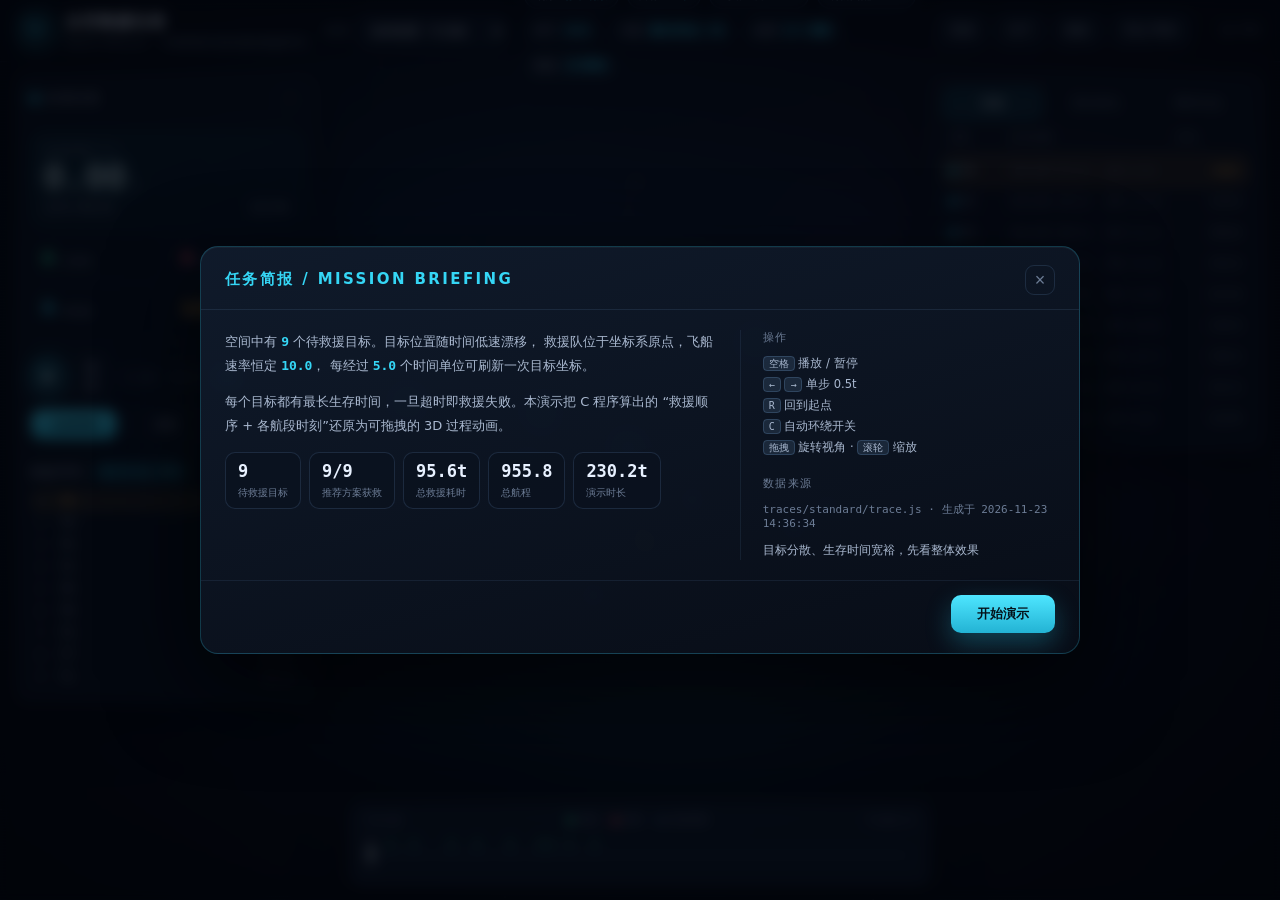
==== commit a3238fd2: "网页加「随机」按钮：浏览器里现场生成一局新场景 - web/random.js：目标位置/漂移速度/生存时间随机生成，NN/EDF/2-opt/剪枝回溯四种策略求解，   产出与 traces/*.j" ====
--- a/web/index.html
+++ b/web/index.html
@@ -46,7 +46,7 @@
   <div class="top-actions">
     <button class="ghost-btn" id="btnBriefing" title="任务简报">简报</button>
     <button class="ghost-btn" id="btnAbout" title="这个项目是做什么的">关于</button>
-    <button class="ghost-btn" id="btnResetTop" title="重置：回到起点、恢复默认视角与推荐方案（R）">重置</button>
+    <button class="ghost-btn" id="btnRandom" title="现场随机生成一局新场景：重新分配位置、漂移速度与生存时间，时间从 0 开始">随机</button>
     <button class="ghost-btn" id="btnShot" title="导出当前画面 PNG">导出 PNG</button>
     <span class="fps" id="fps">-- FPS</span>
   </div>
@@ -276,9 +276,11 @@
 
 <!-- 数据与渲染的加载顺序：
      1) traces/catalog.js —— 场景清单（由 space_rescue.exe --trace-all 生成）
-     2) boot.js           —— 按 ?trace=<key> 载入对应场景数据，再加载 app.js
+     2) random.js         —— 「随机」按钮用：在浏览器里现场生成一局新场景
+     3) boot.js           —— 按 ?trace=<key> / ?rand=1 载入数据，再加载 app.js
      没有 catalog.js 时，boot.js 会退回到同目录的 trace.js（兼容旧部署）。 -->
 <script src="traces/catalog.js"></script>
+<script src="random.js"></script>
 <script src="boot.js"></script>
 </body>
 </html>
